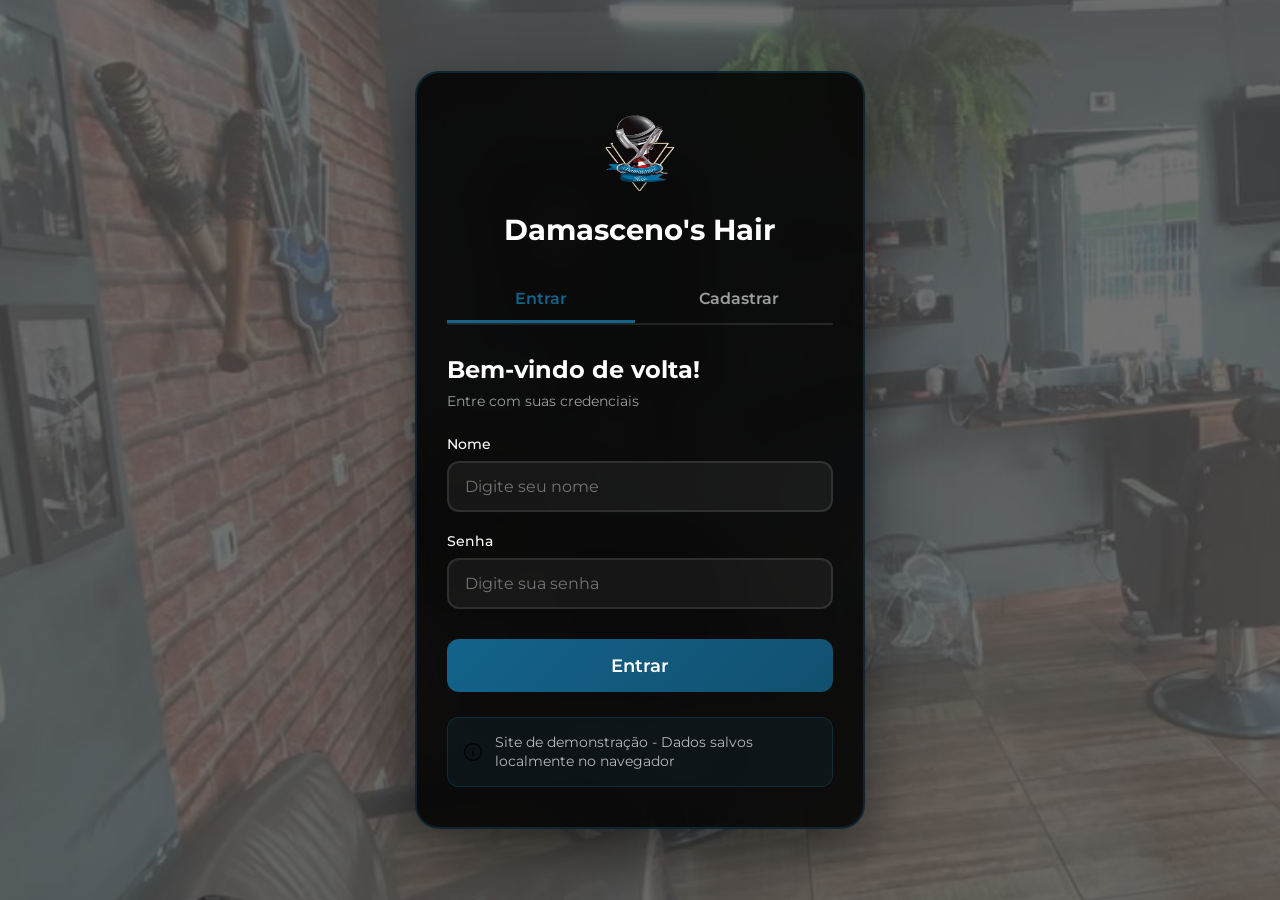
==== agendamento.html @ 3d1f2ca1 "Initial commit: Portfolio demo project" ====
<!DOCTYPE html>
<html lang="pt-br">
<head>
    <meta charset="UTF-8">
    <meta name="viewport" content="width=device-width, initial-scale=1.0">
    <title>Agendamento - Damasceno's Hair</title>
    <link rel="stylesheet" href="css/agendamento.css">
    <link rel="icon" type="image/png" href="img/Logo (2).png">
</head>
<body>
    <script>
        // Verificar login ao carregar a página
        window.addEventListener('DOMContentLoaded', function() {
            const isLoggedIn = localStorage.getItem('isLoggedIn');
            if (isLoggedIn !== 'true') {
                sessionStorage.setItem('redirecionarApos', 'agendamento.html');
                window.location.href = 'login.html';
            }
        });
    </script>
    
    <header>
        <nav class="header-nav">
            <img src="img/Logo (2).png" alt="Logo" class="logo">
            <h1>Agendar Horário</h1>
        </nav>
    </header>

    <main>
    <div class="container">
        <div class="card-wrapper">
            <div class="header">
                <div class="logo-container">
                    <img src="img/Logo (2).png" alt="Logo Damasceno's Hair">
                </div>
            </div>

            <form class="agendamento-form" id="agendamentoForm">
                <div id="errorMessage" class="error-message">
                    <span>⚠️</span>
                    <span id="errorText"></span>
                </div>

                <!-- Campo 1: Barbeiro -->
                <div class="campo-selecao">
                    <button type="button" class="campo-btn" id="btnBarbeiro" onclick="abrirPopupBarbeiro()">
                        <div class="campo-label">
                            <span class="campo-icone">👨‍🦲</span>
                            <div class="campo-texto">
                                <span class="campo-titulo">Barbeiro</span>
                                <span class="campo-valor" id="barbeiroSelecionado">Selecione o barbeiro</span>
                            </div>
                        </div>
                        <span class="campo-seta">›</span>
                    </button>
                    <input type="hidden" name="profissional" id="profissional-hidden" required>
                </div>

                <!-- Campo 2: Serviço -->
                <div class="campo-selecao">
                    <button type="button" class="campo-btn" id="btnServico" onclick="abrirPopupServico()">
                        <div class="campo-label">
                            <span class="campo-icone">💈</span>
                            <div class="campo-texto">
                                <span class="campo-titulo">Serviço</span>
                                <span class="campo-valor" id="servicoSelecionado">Escolha o serviço</span>
                            </div>
                        </div>
                        <span class="campo-seta">›</span>
                    </button>
                    <input type="hidden" name="servico" id="servico-hidden" required>
                    <input type="hidden" name="preco" id="preco-hidden" required>
                </div>

                <!-- Campo 3: Data -->
                <div class="campo-selecao">
                    <button type="button" class="campo-btn" id="btnData" onclick="abrirPopupData()">
                        <div class="campo-label">
                            <span class="campo-icone">📅</span>
                            <div class="campo-texto">
                                <span class="campo-titulo">Data</span>
                                <span class="campo-valor" id="dataSelecionada">Selecione a data</span>
                            </div>
                        </div>
                        <span class="campo-seta">›</span>
                    </button>
                    <input type="hidden" name="data_agendamento" id="data-hidden" required>
                </div>

                <!-- Campo 4: Horário -->
                <div class="campo-selecao">
                    <button type="button" class="campo-btn" id="btnHorario" onclick="abrirPopupHorario()">
                        <div class="campo-label">
                            <span class="campo-icone">🕐</span>
                            <div class="campo-texto">
                                <span class="campo-titulo">Horário</span>
                                <span class="campo-valor" id="horarioSelecionado">Escolha o horário</span>
                            </div>
                        </div>
                        <span class="campo-seta">›</span>
                    </button>
                    <input type="hidden" name="horario" id="horario-hidden" required>
                </div>

                <button type="submit" class="submit-btn" id="btnConfirmar">
                    <span class="btn-text">✅ Confirmar Agendamento</span>
                    <span class="btn-loader" style="display: none;">
                        <svg class="spinner" width="20" height="20" viewBox="0 0 50 50">
                            <circle class="path" cx="25" cy="25" r="20" fill="none" stroke="currentColor" stroke-width="5"></circle>
                        </svg>
                        Agendando...
                    </span>
                </button>
            </form>
        </div>
    </div>

    <!-- Popup: Barbeiro -->
    <div class="popup-overlay" id="popupBarbeiro">
        <div class="popup-content">
            <div class="popup-handle" onclick="fecharPopup('popupBarbeiro')">
                <div class="popup-handle-bar"></div>
            </div>
            <div class="popup-header">
                <h3>👨‍🦲 Escolha seu Barbeiro</h3>
                <button type="button" class="close-popup" onclick="fecharPopup('popupBarbeiro')">✕</button>
            </div>
            <div class="popup-body">
                <div class="barbeiros-grid">
                    <div class="barbeiro-card" onclick="selecionarBarbeiro('Sandrão')">
                        <div class="barbeiro-photo">
                            <img src="img/Foto pg 1 sandrão.png" alt="Sandrão">
                        </div>
                        <div class="barbeiro-name">Sandrão</div>
                        <div class="barbeiro-desc">Especialista em cortes clássicos e modernos</div>
                    </div>
                    <div class="barbeiro-card" onclick="selecionarBarbeiro('Tito')">
                        <div class="barbeiro-photo">
                            <img src="img/2 tito.png" alt="Tito">
                        </div>
                        <div class="barbeiro-name">Tito</div>
                        <div class="barbeiro-desc">Expert em barbas e degradês</div>
                    </div>
                </div>
            </div>
        </div>
    </div>

    <!-- Popup: Serviço -->
    <div class="popup-overlay" id="popupServico">
        <div class="popup-content">
            <div class="popup-handle" onclick="fecharPopup('popupServico')">
                <div class="popup-handle-bar"></div>
            </div>
            <div class="popup-header">
                <h3>💈 Escolha o Serviço</h3>
                <button type="button" class="close-popup" onclick="fecharPopup('popupServico')">✕</button>
            </div>
            <div class="popup-body">
                <div class="servicos-list">
                    <div class="servico-item" onclick="selecionarServico('Corte de Cabelo', 'R$ 40')">
                        <div class="servico-info">
                            <span class="servico-icone">✂️</span>
                            <div class="servico-detalhes">
                                <span class="servico-nome">Corte de Cabelo</span>
                            </div>
                        </div>
                        <span class="servico-preco">R$ 40</span>
                    </div>
                    <div class="servico-item" onclick="selecionarServico('Barba', 'R$ 30')">
                        <div class="servico-info">
                            <span class="servico-icone">🪒</span>
                            <div class="servico-detalhes">
                                <span class="servico-nome">Barba</span>
                            </div>
                        </div>
                        <span class="servico-preco">R$ 30</span>
                    </div>
                    <div class="servico-item" onclick="selecionarServico('Corte + Barba', 'R$ 60')">
                        <div class="servico-info">
                            <span class="servico-icone">💈</span>
                            <div class="servico-detalhes">
                                <span class="servico-nome">Corte + Barba</span>
                            </div>
                        </div>
                        <span class="servico-preco">R$ 60</span>
                    </div>
                    <div class="servico-item" onclick="selecionarServico('Hidratação', 'R$ 50')">
                        <div class="servico-info">
                            <span class="servico-icone">💧</span>
                            <div class="servico-detalhes">
                                <span class="servico-nome">Hidratação</span>
                            </div>
                        </div>
                        <span class="servico-preco">R$ 50</span>
                    </div>
                    <div class="servico-item" onclick="selecionarServico('Pigmentação', 'R$ 80')">
                        <div class="servico-info">
                            <span class="servico-icone">🎨</span>
                            <div class="servico-detalhes">
                                <span class="servico-nome">Pigmentação</span>
                            </div>
                        </div>
                        <span class="servico-preco">R$ 80</span>
                    </div>
                    <div class="servico-item" onclick="selecionarServico('Sobrancelha', 'R$ 25')">
                        <div class="servico-info">
                            <span class="servico-icone">👁️</span>
                            <div class="servico-detalhes">
                                <span class="servico-nome">Sobrancelha</span>
                            </div>
                        </div>
                        <span class="servico-preco">R$ 25</span>
                    </div>
                    <div class="servico-item" onclick="selecionarServico('Corte + Barba + Sobrancelha', 'R$ 80')">
                        <div class="servico-info">
                            <span class="servico-icone">💈</span>
                            <div class="servico-detalhes">
                                <span class="servico-nome">Corte + Barba + Sobrancelha</span>
                            </div>
                        </div>
                        <span class="servico-preco">R$ 80</span>
                    </div>
                </div>
            </div>
        </div>
    </div>

    <!-- Popup: Data -->
    <div class="popup-overlay" id="popupData">
        <div class="popup-content">
            <div class="popup-handle" onclick="fecharPopup('popupData')">
                <div class="popup-handle-bar"></div>
            </div>
            <div class="popup-header">
                <h3>📅 Selecione a Data</h3>
                <button type="button" class="close-popup" onclick="fecharPopup('popupData')">✕</button>
            </div>
            <div class="popup-body">
                <div class="calendario-header">
                    <h4 id="mesAno"></h4>
                    <div class="calendario-nav">
                        <button type="button" onclick="mesAnterior()">‹</button>
                        <button type="button" onclick="proximoMes()">›</button>
                    </div>
                </div>
                <div class="calendario-dias-semana">
                    <div class="dia-semana">Dom</div>
                    <div class="dia-semana">Seg</div>
                    <div class="dia-semana">Ter</div>
                    <div class="dia-semana">Qua</div>
                    <div class="dia-semana">Qui</div>
                    <div class="dia-semana">Sex</div>
                    <div class="dia-semana">Sáb</div>
                </div>
                <div class="calendario-dias" id="calendarioDias"></div>
            </div>
        </div>
    </div>

    <!-- Popup: Horário -->
    <div class="popup-overlay" id="popupHorario">
        <div class="popup-content">
            <div class="popup-handle" onclick="fecharPopup('popupHorario')">
                <div class="popup-handle-bar"></div>
            </div>
            <div class="popup-header">
                <h3>🕐 Escolha o Horário</h3>
                <button type="button" class="close-popup" onclick="fecharPopup('popupHorario')">✕</button>
            </div>
            <div class="popup-body">
                <div class="loading-horarios" id="loadingHorarios" style="display: none;">
                    <div class="loading-spinner"></div>
                    <p>Verificando horários disponíveis...</p>
                </div>
                
                <div class="horarios-grid" id="horariosGrid">
                    <div class="horario-item" onclick="selecionarHorario('08:00', this)">08:00</div>
                    <div class="horario-item" onclick="selecionarHorario('09:00', this)">09:00</div>
                    <div class="horario-item" onclick="selecionarHorario('10:00', this)">10:00</div>
                    <div class="horario-item" onclick="selecionarHorario('11:00', this)">11:00</div>
                    <div class="horario-item" onclick="selecionarHorario('13:00', this)">13:00</div>
                    <div class="horario-item" onclick="selecionarHorario('14:00', this)">14:00</div>
                    <div class="horario-item" onclick="selecionarHorario('15:00', this)">15:00</div>
                    <div class="horario-item" onclick="selecionarHorario('16:00', this)">16:00</div>
                    <div class="horario-item" onclick="selecionarHorario('17:00', this)">17:00</div>
                    <div class="horario-item" onclick="selecionarHorario('18:00', this)">18:00</div>
                    <div class="horario-item" onclick="selecionarHorario('19:00', this)">19:00</div>
                    <div class="horario-item" onclick="selecionarHorario('20:00', this)">20:00</div>
                </div>
            </div>
        </div>
    </div>

    <!-- Modal de Sucesso -->
    <div class="modal-overlay" id="modalSucesso" style="display: none;">
        <div class="modal-content">
            <div class="modal-icon">✅</div>
            <h2>Agendamento Confirmado!</h2>
            <p id="mensagemSucesso"></p>
            <button onclick="irParaAtendimentos()" class="btn-modal">Ver Meus Agendamentos</button>
            <button onclick="fecharModal()" class="btn-modal-secondary">Fazer Novo Agendamento</button>
        </div>
    </div>
    </main>

    <!-- Barra de Navegação Inferior -->
    <nav class="bottom-nav">
        <a href="index.html" class="nav-item">
            <svg width="24" height="24" viewBox="0 0 24 24" fill="none">
                <path d="M9.02 2.84016L3.63 7.04016C2.73 7.74016 2 9.23016 2 10.3602V17.7702C2 20.0902 3.89 21.9902 6.21 21.9902H17.79C20.11 21.9902 22 20.0902 22 17.7802V10.5002C22 9.29016 21.19 7.74016 20.2 7.05016L14.02 2.72016C12.62 1.74016 10.37 1.79016 9.02 2.84016Z" stroke="currentColor" stroke-width="1.5" stroke-linecap="round" stroke-linejoin="round"/>
            </svg>
            <span>Início</span>
        </a>
        <a href="agendamento.html" class="nav-item active">
            <svg width="24" height="24" viewBox="0 0 24 24" fill="none">
                <path d="M12 22C17.5228 22 22 17.5228 22 12C22 6.47715 17.5228 2 12 2C6.47715 2 2 6.47715 2 12C2 17.5228 6.47715 22 12 22Z" stroke="currentColor" stroke-width="1.5"/>
                <path d="M8 12H16M12 8V16" stroke="currentColor" stroke-width="1.5" stroke-linecap="round"/>
            </svg>
            <span>Agendar</span>
        </a>
        <a href="atendimentos.html" class="nav-item">
            <svg width="24" height="24" viewBox="0 0 24 24" fill="none">
                <path d="M8 2V5M16 2V5M3.5 9.09H20.5M21 8.5V17C21 20 19.5 22 16 22H8C4.5 22 3 20 3 17V8.5C3 5.5 4.5 3.5 8 3.5H16C19.5 3.5 21 5.5 21 8.5Z" stroke="currentColor" stroke-width="1.5" stroke-miterlimit="10" stroke-linecap="round" stroke-linejoin="round"/>
            </svg>
            <span>Atendimentos</span>
        </a>
        <a href="perfil.html" class="nav-item">
            <svg width="24" height="24" viewBox="0 0 24 24" fill="none">
                <path d="M12 12C14.7614 12 17 9.76142 17 7C17 4.23858 14.7614 2 12 2C9.23858 2 7 4.23858 7 7C7 9.76142 9.23858 12 12 12Z" stroke="currentColor" stroke-width="1.5" stroke-linecap="round" stroke-linejoin="round"/>
                <path d="M20.5899 22C20.5899 18.13 16.7399 15 11.9999 15C7.25991 15 3.40991 18.13 3.40991 22" stroke="currentColor" stroke-width="1.5" stroke-linecap="round" stroke-linejoin="round"/>
            </svg>
            <span>Perfil</span>
        </a>
    </nav>

    <script src="js/agendamento.js"></script>
</body>
</html>
---- css/agendamento.css ----
@import url('https://fonts.googleapis.com/css2?family=Poppins:wght@300;400;500;600;700&display=swap');

* {
    margin: 0;
    padding: 0;
    box-sizing: border-box;
}

body {
    font-family: 'Poppins', sans-serif;
    background-image: url("../img/Back (1).png");
    background-repeat: no-repeat;
    background-size: cover;
    background-position: center;
    background-attachment: fixed;
    background-color: #0a0e27;
    min-height: 100vh;
    padding-bottom: 80px;
}

.header-nav {
    display: flex;
    align-items: center;
    justify-content: center;
    gap: 1rem;
    padding: 1.5rem;
    background: linear-gradient(180deg, rgba(20, 99, 139, 0.95) 0%, rgba(17, 80, 111, 0.9) 100%);
    box-shadow: 0 2px 10px rgba(0, 0, 0, 0.3);
}

.header-nav .logo {
    width: 50px;
    height: 50px;
}

.header-nav h1 {
    font-size: 1.5rem;
    color: white;
    font-weight: 700;
}

.container {
    max-width: 600px;
    margin: 2rem auto 0;
    padding: 0 15px;
}

.card-wrapper {
    background: transparent;
    backdrop-filter: none;
    border-radius: 24px;
    overflow: visible;
    box-shadow: none;
    border: none;
}

.header {
    background: transparent;
    padding: 2rem 2rem 1rem 2rem;
    text-align: center;
}

.logo-container {
    display: flex;
    justify-content: center;
    align-items: center;
    margin-bottom: 1rem;
}

.logo-container img {
    max-width: 200px;
    height: auto;
    filter: drop-shadow(0 4px 12px rgba(0, 0, 0, 0.5));
}

.btn-voltar {
    position: absolute;
    top: 20px;
    left: 20px;
    background: rgba(0, 0, 0, 0.6);
    backdrop-filter: blur(10px);
    border: 2px solid rgba(20, 99, 139, 0.5);
    color: white;
    padding: 8px 16px;
    border-radius: 10px;
    font-size: 0.9rem;
    font-weight: 600;
    cursor: pointer;
    transition: all 0.3s ease;
    display: flex;
    align-items: center;
    gap: 6px;
    font-family: 'Poppins', sans-serif;
    text-decoration: none;
    z-index: 1000;
}

.btn-voltar:hover {
    border-color: #14638b;
    background: rgba(20, 99, 139, 0.3);
    transform: translateY(-2px);
}

.agendamento-form {
    padding: 1.5rem 2rem 2rem 2rem;
}

/* Campos do formulário */
.campo-selecao {
    margin-bottom: 20px;
}

.campo-btn {
    width: 100%;
    padding: 24px 20px;
    background: rgba(0, 0, 0, 0.6);
    backdrop-filter: blur(10px);
    border: 2px solid rgba(20, 99, 139, 0.5);
    border-radius: 16px;
    color: rgba(255, 255, 255, 0.7);
    font-size: 1.05em;
    font-weight: 600;
    cursor: pointer;
    transition: all 0.3s ease;
    display: flex;
    align-items: center;
    justify-content: space-between;
    text-align: left;
    font-family: 'Poppins', sans-serif;
}

.campo-btn:hover {
    border-color: #14638b;
    background: rgba(20, 99, 139, 0.15);
    transform: translateY(-2px);
}

.campo-btn.preenchido {
    border-color: #14638b;
    background: rgba(20, 99, 139, 0.2);
    color: #ffffff;
}

.campo-label {
    display: flex;
    align-items: center;
    gap: 12px;
}

.campo-icone {
    font-size: 1.4em;
}

.campo-texto {
    display: flex;
    flex-direction: column;
    gap: 4px;
}

.campo-titulo {
    font-size: 0.85em;
    color: rgba(255, 255, 255, 0.6);
    font-weight: 500;
}

.campo-valor {
    font-size: 1.05em;
    color: #ffffff;
    font-weight: 600;
}

.campo-seta {
    font-size: 1.3em;
    color: rgba(255, 255, 255, 0.5);
}

/* Popup Overlay */
.popup-overlay {
    display: none;
    position: fixed;
    top: 0;
    left: 0;
    width: 100%;
    height: 100%;
    background: rgba(0, 0, 0, 0.85);
    backdrop-filter: blur(10px);
    z-index: 2000;
    align-items: flex-end;
}

.popup-overlay.show {
    display: flex;
    animation: fadeIn 0.3s ease;
}

@keyframes fadeIn {
    from { opacity: 0; }
    to { opacity: 1; }
}

/* Popup Content */
.popup-content {
    width: 100%;
    max-height: 85vh;
    background: linear-gradient(135deg, rgba(26, 26, 46, 0.98) 0%, rgba(13, 73, 99, 0.98) 100%);
    border-radius: 24px 24px 0 0;
    overflow-y: auto;
    box-shadow: 0 -10px 40px rgba(0, 0, 0, 0.7);
    border: 2px solid rgba(20, 99, 139, 0.5);
    border-bottom: none;
    transform: translateY(100%);
    transition: transform 0.4s cubic-bezier(0.4, 0, 0.2, 1);
}

.popup-overlay.show .popup-content {
    transform: translateY(0);
}

.popup-handle {
    height: 50px;
    display: flex;
    align-items: center;
    justify-content: center;
    cursor: pointer;
}

.popup-handle-bar {
    width: 50px;
    height: 5px;
    background: rgba(255, 255, 255, 0.3);
    border-radius: 10px;
}

.popup-header {
    display: flex;
    justify-content: space-between;
    align-items: center;
    padding: 0 2rem 1.5rem 2rem;
    border-bottom: 2px solid rgba(20, 99, 139, 0.3);
}

.popup-header h3 {
    color: #ffffff;
    font-size: 1.6em;
    font-weight: 700;
}

.close-popup {
    background: rgba(255, 255, 255, 0.1);
    border: 2px solid rgba(255, 255, 255, 0.2);
    color: white;
    width: 36px;
    height: 36px;
    border-radius: 50%;
    cursor: pointer;
    font-size: 1.3em;
    display: flex;
    align-items: center;
    justify-content: center;
    transition: all 0.3s ease;
}

.close-popup:hover {
    background: rgba(220, 53, 69, 0.8);
    border-color: #dc3545;
    transform: rotate(90deg);
}

.popup-body {
    padding: 2rem;
}

/* Barbeiros Grid */
.barbeiros-grid {
    display: grid;
    grid-template-columns: repeat(2, 1fr);
    gap: 16px;
}

.barbeiro-card {
    background: rgba(255, 255, 255, 0.05);
    border: 3px solid rgba(20, 99, 139, 0.3);
    border-radius: 16px;
    padding: 20px;
    cursor: pointer;
    transition: all 0.3s ease;
    text-align: center;
}

.barbeiro-card:hover {
    transform: translateY(-4px);
    box-shadow: 0 8px 20px rgba(20, 99, 139, 0.4);
    border-color: #14638b;
}

.barbeiro-card.selected {
    border-color: #14638b;
    background: linear-gradient(135deg, rgba(20, 99, 139, 0.3) 0%, rgba(13, 73, 99, 0.3) 100%);
    box-shadow: 0 8px 20px rgba(20, 99, 139, 0.5);
}

.barbeiro-photo {
    width: 100px;
    height: 100px;
    border-radius: 50%;
    margin: 0 auto 12px;
    overflow: hidden;
    border: 4px solid #14638b;
}

.barbeiro-photo img {
    width: 100%;
    height: 100%;
    object-fit: cover;
}

.barbeiro-name {
    font-size: 1.2em;
    font-weight: 700;
    color: #ffffff;
    margin-bottom: 6px;
}

.barbeiro-desc {
    color: rgba(255, 255, 255, 0.7);
    font-size: 0.85em;
    line-height: 1.4;
}

/* Serviços */
.servicos-list {
    display: flex;
    flex-direction: column;
    gap: 12px;
}

.servico-item {
    background: rgba(255, 255, 255, 0.05);
    border: 2px solid rgba(20, 99, 139, 0.3);
    border-radius: 14px;
    padding: 18px 20px;
    cursor: pointer;
    transition: all 0.3s ease;
    display: flex;
    justify-content: space-between;
    align-items: center;
}

.servico-item:hover {
    border-color: #14638b;
    background: rgba(20, 99, 139, 0.15);
    transform: translateX(6px);
}

.servico-item.selected {
    border-color: #14638b;
    background: linear-gradient(135deg, rgba(20, 99, 139, 0.3) 0%, rgba(13, 73, 99, 0.3) 100%);
    box-shadow: 0 4px 12px rgba(20, 99, 139, 0.4);
}

.servico-info {
    display: flex;
    align-items: center;
    gap: 14px;
}

.servico-icone {
    font-size: 1.6em;
}

.servico-detalhes {
    display: flex;
    flex-direction: column;
}

.servico-nome {
    font-size: 1.05em;
    font-weight: 600;
    color: #ffffff;
}

.servico-preco {
    font-size: 1.1em;
    font-weight: 700;
    color: #14638b;
}

/* Calendário */
.calendario-header {
    display: flex;
    justify-content: space-between;
    align-items: center;
    margin-bottom: 20px;
    padding-bottom: 15px;
    border-bottom: 2px solid rgba(20, 99, 139, 0.3);
}

.calendario-header h4 {
    color: #ffffff;
    font-size: 1.3em;
    font-weight: 600;
}

.calendario-nav {
    display: flex;
    gap: 10px;
}

.calendario-nav button {
    background: rgba(20, 99, 139, 0.3);
    border: 1px solid rgba(20, 99, 139, 0.5);
    color: white;
    width: 38px;
    height: 38px;
    border-radius: 10px;
    cursor: pointer;
    font-size: 1.3em;
    transition: all 0.3s ease;
    font-family: 'Poppins', sans-serif;
}

.calendario-nav button:hover {
    background: #14638b;
    transform: scale(1.1);
}

.calendario-dias-semana {
    display: grid;
    grid-template-columns: repeat(7, 1fr);
    gap: 8px;
    margin-bottom: 12px;
}

.dia-semana {
    text-align: center;
    color: rgba(255, 255, 255, 0.6);
    font-size: 0.9em;
    font-weight: 600;
    padding: 10px 0;
}

.calendario-dias {
    display: grid;
    grid-template-columns: repeat(7, 1fr);
    gap: 8px;
    margin-bottom: 20px;
}

.dia {
    padding: 14px 8px;
    text-align: center;
    border-radius: 12px;
    cursor: pointer;
    color: rgba(255, 255, 255, 0.9);
    font-weight: 600;
    transition: all 0.3s ease;
    border: 2px solid transparent;
}

.dia:hover {
    background: rgba(20, 99, 139, 0.3);
    border-color: #14638b;
}

.dia.disabled {
    color: rgba(255, 255, 255, 0.2);
    cursor: not-allowed;
}

.dia.disabled:hover {
    background: transparent;
    border-color: transparent;
}

.dia.selected {
    background: linear-gradient(135deg, #14638b 0%, #0d4963 100%);
    border-color: #14638b;
    box-shadow: 0 4px 12px rgba(20, 99, 139, 0.5);
}

.dia.today {
    border-color: #ffc107;
}

/* Horários */
.horarios-grid {
    display: grid;
    grid-template-columns: repeat(4, 1fr);
    gap: 12px;
}

.horario-item {
    padding: 16px 12px;
    text-align: center;
    background: rgba(255, 255, 255, 0.05);
    border: 2px solid rgba(20, 99, 139, 0.3);
    border-radius: 12px;
    cursor: pointer;
    transition: all 0.3s ease;
    font-weight: 600;
    color: rgba(255, 255, 255, 0.9);
    font-size: 1em;
}

.horario-item:hover {
    background: rgba(20, 99, 139, 0.2);
    border-color: #14638b;
    transform: translateY(-3px);
}

.horario-item.selected {
    background: linear-gradient(135deg, #14638b 0%, #0d4963 100%);
    border-color: #14638b;
    color: white;
    box-shadow: 0 6px 16px rgba(20, 99, 139, 0.5);
}

.horario-item.ocupado {
    background: rgba(200, 0, 0, 0.15);
    border-color: rgba(255, 0, 0, 0.3);
    color: rgba(255, 255, 255, 0.5);
    cursor: not-allowed;
    opacity: 0.6;
    text-decoration: line-through;
    text-decoration-thickness: 2px;
    position: relative;
}

.horario-item.ocupado::after {
    content: '\2716';
    position: absolute;
    right: 8px;
    top: 50%;
    transform: translateY(-50%);
    color: rgba(255, 0, 0, 0.6);
    font-size: 14px;
}

.horario-item.ocupado:hover {
    background: rgba(200, 0, 0, 0.15);
    border-color: rgba(255, 0, 0, 0.3);
    transform: none;
}

/* Botão Submit */
.submit-btn {
    width: 100%;
    padding: 20px;
    background: linear-gradient(135deg, #14638b 0%, #0d4963 100%);
    border: none;
    border-radius: 16px;
    color: white;
    font-size: 1.15em;
    font-weight: 700;
    cursor: pointer;
    transition: all 0.3s ease;
    margin-top: 2rem;
    text-transform: uppercase;
    letter-spacing: 1px;
    box-shadow: 0 8px 20px rgba(0, 0, 0, 0.6);
    font-family: 'Poppins', sans-serif;
}

.submit-btn:hover {
    transform: translateY(-3px);
    box-shadow: 0 12px 30px rgba(20, 99, 139, 0.5);
}

.submit-btn:disabled {
    opacity: 0.5;
    cursor: not-allowed;
    transform: none;
}

/* Animação de shake para horários ocupados */
@keyframes shake {
    0%, 100% { transform: translateX(0); }
    10%, 30%, 50%, 70%, 90% { transform: translateX(-5px); }
    20%, 40%, 60%, 80% { transform: translateX(5px); }
}

/* Loading no botão */
.btn-loader {
    display: flex;
    align-items: center;
    justify-content: center;
    gap: 8px;
}

.spinner {
    animation: rotate 1s linear infinite;
}

.spinner .path {
    stroke-linecap: round;
    animation: dash 1.5s ease-in-out infinite;
}

@keyframes rotate {
    100% {
        transform: rotate(360deg);
    }
}

@keyframes dash {
    0% {
        stroke-dasharray: 1, 150;
        stroke-dashoffset: 0;
    }
    50% {
        stroke-dasharray: 90, 150;
        stroke-dashoffset: -35;
    }
    100% {
        stroke-dasharray: 90, 150;
        stroke-dashoffset: -124;
    }
}

.error-message {
    background: rgba(220, 53, 69, 0.15);
    border: 2px solid #dc3545;
    color: #ff6b6b;
    padding: 16px 18px;
    border-radius: 12px;
    margin-bottom: 20px;
    display: none;
    font-weight: 600;
    align-items: center;
    gap: 10px;
}

.error-message.show {
    display: flex;
}

/* Loading de horários */
.loading-horarios {
    display: flex;
    flex-direction: column;
    align-items: center;
    justify-content: center;
    padding: 40px 20px;
    gap: 16px;
}

.loading-horarios p {
    color: rgba(255, 255, 255, 0.8);
    font-size: 0.95em;
    font-weight: 500;
}

.loading-spinner {
    width: 50px;
    height: 50px;
    border: 4px solid rgba(20, 99, 139, 0.2);
    border-top: 4px solid #14638b;
    border-radius: 50%;
    animation: spin 1s linear infinite;
}

@keyframes spin {
    0% { transform: rotate(0deg); }
    100% { transform: rotate(360deg); }
}

.horarios-grid {
    transition: opacity 0.3s ease;
}

/* Modal de Sucesso */
.modal-overlay {
    position: fixed;
    top: 0;
    left: 0;
    width: 100%;
    height: 100%;
    background: rgba(0, 0, 0, 0.9);
    backdrop-filter: blur(10px);
    display: flex;
    align-items: center;
    justify-content: center;
    z-index: 2000;
}

.modal-content {
    background: linear-gradient(135deg, rgba(26, 26, 46, 0.98) 0%, rgba(13, 73, 99, 0.98) 100%);
    border: 2px solid rgba(20, 99, 139, 0.5);
    border-radius: 24px;
    padding: 3rem 2rem;
    text-align: center;
    max-width: 500px;
    width: 90%;
    box-shadow: 0 10px 40px rgba(0, 0, 0, 0.7);
}

.modal-icon {
    font-size: 4em;
    margin-bottom: 1rem;
    animation: scaleIn 0.5s ease;
}

@keyframes scaleIn {
    from {
        transform: scale(0);
    }
    to {
        transform: scale(1);
    }
}

.modal-content h2 {
    color: #ffffff;
    font-size: 1.8em;
    margin-bottom: 1rem;
}

.modal-content p {
    color: rgba(255, 255, 255, 0.8);
    font-size: 1.1em;
    margin-bottom: 2rem;
    line-height: 1.6;
}

.btn-modal {
    width: 100%;
    padding: 16px;
    background: linear-gradient(135deg, #14638b 0%, #0d4963 100%);
    border: none;
    border-radius: 12px;
    color: white;
    font-size: 1.05em;
    font-weight: 600;
    cursor: pointer;
    transition: all 0.3s ease;
    margin-bottom: 12px;
    font-family: 'Poppins', sans-serif;
}

.btn-modal:hover {
    transform: translateY(-2px);
    box-shadow: 0 8px 20px rgba(20, 99, 139, 0.5);
}

.btn-modal-secondary {
    width: 100%;
    padding: 16px;
    background: rgba(255, 255, 255, 0.1);
    border: 2px solid rgba(255, 255, 255, 0.3);
    border-radius: 12px;
    color: white;
    font-size: 1.05em;
    font-weight: 600;
    cursor: pointer;
    transition: all 0.3s ease;
    font-family: 'Poppins', sans-serif;
}

.btn-modal-secondary:hover {
    background: rgba(255, 255, 255, 0.2);
    transform: translateY(-2px);
}

@media (max-width: 768px) {
    body {
        background-attachment: fixed;
        background-size: cover;
        background-position: center;
        overflow-x: hidden;
        overflow-y: auto;
        -webkit-overflow-scrolling: touch;
        position: relative;
    }
    
    body::before {
        content: '';
        position: fixed;
        top: 0;
        left: 0;
        width: 100%;
        height: 100%;
        background-image: url("../img/Back (1).png");
        background-size: cover;
        background-position: center;
        background-repeat: no-repeat;
        z-index: -999;
    }
    
    .btn-voltar {
        top: 10px;
        left: 10px;
        padding: 6px 12px;
        font-size: 0.8rem;
        border-radius: 8px;
        gap: 4px;
    }

    .container {
        max-width: 100%;
    }

    .barbeiros-grid {
        grid-template-columns: 1fr;
    }

    .horarios-grid {
        grid-template-columns: repeat(3, 1fr);
    }
}

/* Barra de Navegação Inferior */
.bottom-nav {
    position: fixed;
    bottom: 0;
    left: 0;
    right: 0;
    background: linear-gradient(180deg, rgba(20, 99, 139, 0.95) 0%, rgba(17, 80, 111, 0.95) 100%);
    backdrop-filter: blur(10px);
    padding: 0.75rem 0;
    display: flex;
    justify-content: space-around;
    align-items: center;
    box-shadow: 0 -2px 10px rgba(0, 0, 0, 0.3);
    z-index: 1000;
}

.nav-item {
    display: flex;
    flex-direction: column;
    align-items: center;
    gap: 0.25rem;
    text-decoration: none;
    color: rgba(255, 255, 255, 0.6);
    font-size: 0.75rem;
    font-weight: 500;
    transition: all 0.3s ease;
    padding: 0.5rem;
    border-radius: 0.5rem;
    min-width: 70px;
}

.nav-item svg {
    stroke: currentColor;
    width: 24px;
    height: 24px;
}

.nav-item.active {
    color: #ffffff;
    background: rgba(255, 255, 255, 0.1);
}

.nav-item:hover {
    color: #ffffff;
    background: rgba(255, 255, 255, 0.1);
}
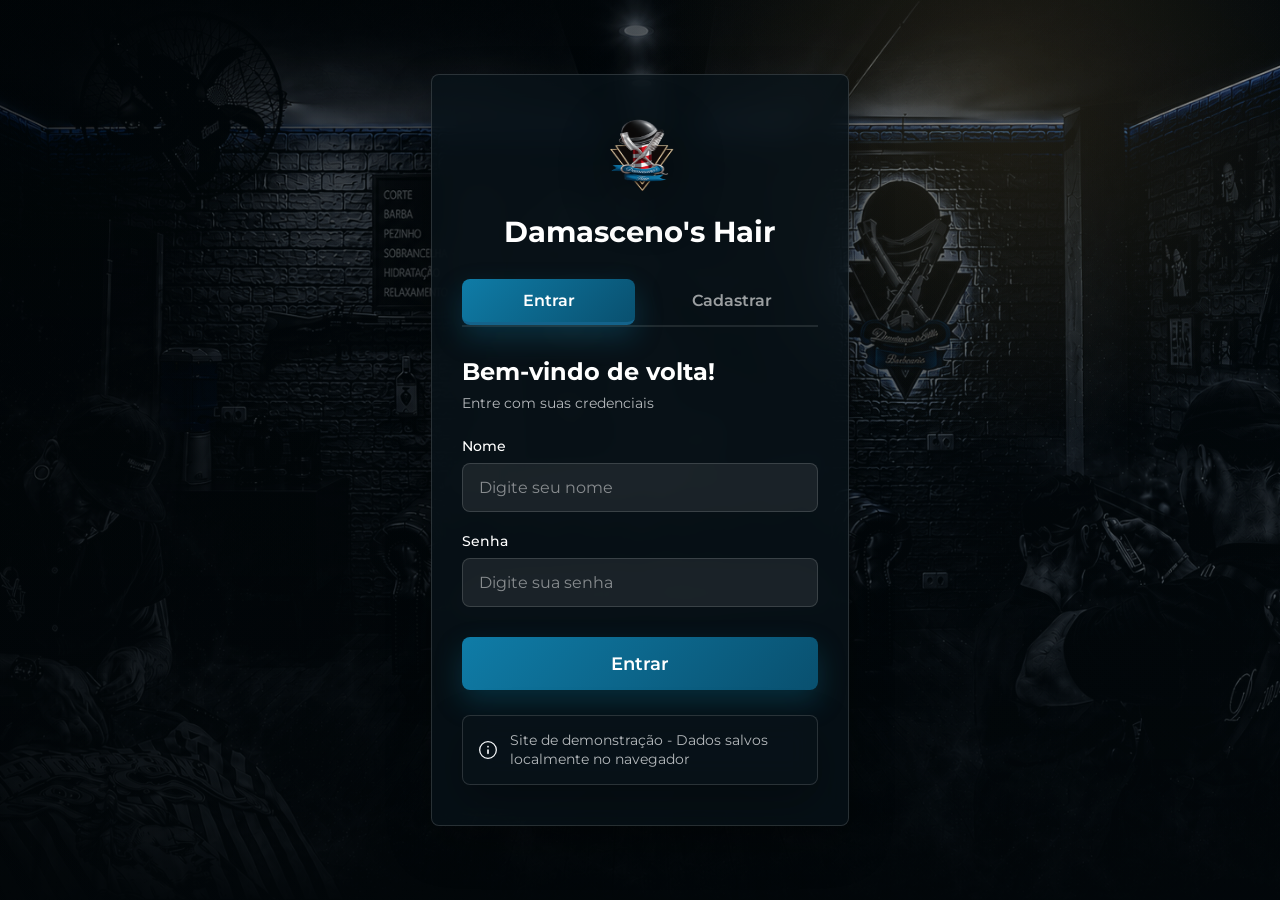
==== commit 53a31562: "feat: atualiza projeto para publicacao" ====
--- a/agendamento.html
+++ b/agendamento.html
@@ -5,9 +5,10 @@
     <meta name="viewport" content="width=device-width, initial-scale=1.0">
     <title>Agendamento - Damasceno's Hair</title>
     <link rel="stylesheet" href="css/agendamento.css">
+    <link rel="stylesheet" href="css/modern.css">
     <link rel="icon" type="image/png" href="img/Logo (2).png">
 </head>
-<body>
+<body class="agendamento-page">
     <script>
         // Verificar login ao carregar a página
         window.addEventListener('DOMContentLoaded', function() {
@@ -127,14 +128,14 @@
             </div>
             <div class="popup-body">
                 <div class="barbeiros-grid">
-                    <div class="barbeiro-card" onclick="selecionarBarbeiro('Sandrão')">
+                    <div class="barbeiro-card" onclick="selecionarBarbeiro('Sandrão', this)">
                         <div class="barbeiro-photo">
-                            <img src="img/Foto pg 1 sandrão.png" alt="Sandrão">
+                            <img src="img/Damacenahair.png" alt="Sandrão">
                         </div>
                         <div class="barbeiro-name">Sandrão</div>
                         <div class="barbeiro-desc">Especialista em cortes clássicos e modernos</div>
                     </div>
-                    <div class="barbeiro-card" onclick="selecionarBarbeiro('Tito')">
+                    <div class="barbeiro-card" onclick="selecionarBarbeiro('Tito', this)">
                         <div class="barbeiro-photo">
                             <img src="img/2 tito.png" alt="Tito">
                         </div>
@@ -158,7 +159,7 @@
             </div>
             <div class="popup-body">
                 <div class="servicos-list">
-                    <div class="servico-item" onclick="selecionarServico('Corte de Cabelo', 'R$ 40')">
+                    <div class="servico-item" onclick="selecionarServico('Corte de Cabelo', 'R$ 40', this)">
                         <div class="servico-info">
                             <span class="servico-icone">✂️</span>
                             <div class="servico-detalhes">
@@ -167,7 +168,7 @@
                         </div>
                         <span class="servico-preco">R$ 40</span>
                     </div>
-                    <div class="servico-item" onclick="selecionarServico('Barba', 'R$ 30')">
+                    <div class="servico-item" onclick="selecionarServico('Barba', 'R$ 30', this)">
                         <div class="servico-info">
                             <span class="servico-icone">🪒</span>
                             <div class="servico-detalhes">
@@ -176,7 +177,7 @@
                         </div>
                         <span class="servico-preco">R$ 30</span>
                     </div>
-                    <div class="servico-item" onclick="selecionarServico('Corte + Barba', 'R$ 60')">
+                    <div class="servico-item" onclick="selecionarServico('Corte + Barba', 'R$ 60', this)">
                         <div class="servico-info">
                             <span class="servico-icone">💈</span>
                             <div class="servico-detalhes">
@@ -185,7 +186,7 @@
                         </div>
                         <span class="servico-preco">R$ 60</span>
                     </div>
-                    <div class="servico-item" onclick="selecionarServico('Hidratação', 'R$ 50')">
+                    <div class="servico-item" onclick="selecionarServico('Hidratação', 'R$ 50', this)">
                         <div class="servico-info">
                             <span class="servico-icone">💧</span>
                             <div class="servico-detalhes">
@@ -194,7 +195,7 @@
                         </div>
                         <span class="servico-preco">R$ 50</span>
                     </div>
-                    <div class="servico-item" onclick="selecionarServico('Pigmentação', 'R$ 80')">
+                    <div class="servico-item" onclick="selecionarServico('Pigmentação', 'R$ 80', this)">
                         <div class="servico-info">
                             <span class="servico-icone">🎨</span>
                             <div class="servico-detalhes">
@@ -203,7 +204,7 @@
                         </div>
                         <span class="servico-preco">R$ 80</span>
                     </div>
-                    <div class="servico-item" onclick="selecionarServico('Sobrancelha', 'R$ 25')">
+                    <div class="servico-item" onclick="selecionarServico('Sobrancelha', 'R$ 25', this)">
                         <div class="servico-info">
                             <span class="servico-icone">👁️</span>
                             <div class="servico-detalhes">
@@ -212,7 +213,7 @@
                         </div>
                         <span class="servico-preco">R$ 25</span>
                     </div>
-                    <div class="servico-item" onclick="selecionarServico('Corte + Barba + Sobrancelha', 'R$ 80')">
+                    <div class="servico-item" onclick="selecionarServico('Corte + Barba + Sobrancelha', 'R$ 80', this)">
                         <div class="servico-info">
                             <span class="servico-icone">💈</span>
                             <div class="servico-detalhes">
--- a/css/agendamento.css
+++ b/css/agendamento.css
@@ -8,14 +8,18 @@
 
 body {
     font-family: 'Poppins', sans-serif;
-    background-image: url("../img/Back (1).png");
+    background-image: url("../img/Fundopc.png");
     background-repeat: no-repeat;
-    background-size: cover;
+    background-size: 100% 100%;
     background-position: center;
     background-attachment: fixed;
     background-color: #0a0e27;
     min-height: 100vh;
+    max-height: 100vh;
     padding-bottom: 80px;
+    position: relative;
+    overflow-y: auto;
+    overflow-x: hidden;
 }
 
 .header-nav {
@@ -763,27 +767,8 @@
 
 @media (max-width: 768px) {
     body {
-        background-attachment: fixed;
-        background-size: cover;
-        background-position: center;
-        overflow-x: hidden;
-        overflow-y: auto;
-        -webkit-overflow-scrolling: touch;
-        position: relative;
-    }
-    
-    body::before {
-        content: '';
-        position: fixed;
-        top: 0;
-        left: 0;
-        width: 100%;
-        height: 100%;
-        background-image: url("../img/Back (1).png");
-        background-size: cover;
-        background-position: center;
-        background-repeat: no-repeat;
-        z-index: -999;
+        background-image: url("../img/Fundomobile.png");
+        background-size: 100% 100%;
     }
     
     .btn-voltar {
--- a/css/modern.css
+++ b/css/modern.css
@@ -0,0 +1,204 @@
+:root {
+    --ui-bg: #061016;
+    --ui-panel: rgba(8, 18, 25, 0.78);
+    --ui-panel-strong: rgba(9, 24, 34, 0.92);
+    --ui-line: rgba(255, 255, 255, 0.14);
+    --ui-text: #f8fafc;
+    --ui-muted: rgba(248, 250, 252, 0.72);
+    --ui-brand: #0f7ca7;
+    --ui-brand-dark: #09506f;
+    --ui-gold: #c8a15b;
+    --ui-danger: #ef4444;
+    --ui-success: #22c55e;
+}
+
+html { scroll-behavior: smooth; }
+body { color: var(--ui-text); background-color: var(--ui-bg); }
+body::before {
+    content: "";
+    position: fixed;
+    inset: 0;
+    pointer-events: none;
+    background: radial-gradient(circle at 78% 10%, rgba(200, 161, 91, 0.16), transparent 28%), linear-gradient(180deg, rgba(2, 7, 10, 0.04), rgba(2, 7, 10, 0.5));
+    z-index: 0;
+}
+body > header, body > main, body > nav, body > .modal-overlay, body > .popup-overlay { position: relative; z-index: 1; }
+.header-nav {
+    border-bottom: 1px solid var(--ui-line) !important;
+    background: rgba(5, 12, 18, 0.9) !important;
+    backdrop-filter: blur(18px);
+    box-shadow: 0 14px 34px rgba(0, 0, 0, 0.28) !important;
+}
+.header-nav .logo { object-fit: contain; filter: drop-shadow(0 6px 14px rgba(0,0,0,.32)); }
+.header-nav h1, .titulo-section h1, .perfil-section h3, .popup-header h3, .modal-content h2 { letter-spacing: 0; }
+main { padding-bottom: 112px; }
+.container, .loja-section, .perfil-section, .atendimentos-section { width: min(1120px, calc(100% - 32px)); margin-left: auto !important; margin-right: auto !important; }
+.titulo-section {
+    margin: 28px auto 24px !important;
+    padding: 22px 0 6px !important;
+    text-align: left !important;
+}
+.titulo-section h1 { font-size: clamp(2rem, 5vw, 3.3rem) !important; line-height: 1.02; color: var(--ui-text) !important; }
+.titulo-section p { color: var(--ui-muted) !important; font-size: 1rem !important; max-width: 640px; }
+.card-wrapper, .perfil-card, .estatisticas, .acoes-rapidas, .produto-card, .atendimento-card, .login-card, .info-loja, .info-demo, .sem-atendimentos, .modal-content, .popup-content {
+    border-radius: 8px !important;
+    border: 1px solid var(--ui-line) !important;
+    background: var(--ui-panel) !important;
+    backdrop-filter: blur(14px);
+    box-shadow: 0 18px 44px rgba(0,0,0,.28) !important;
+}
+.campo-btn, .servico-item, .barbeiro-card, .stat-card, .acao-btn, .btn-filtro, .btn-novo, .btn-adicionar, .btn-submit, .submit-btn, .btn-modal, .btn-modal-secondary, .btn-editar, .btn-sair, .tab, input, .btn-voltar, .btn-carrinho, .produto-imagem, .horario-item, .dia { border-radius: 8px !important; }
+.submit-btn, .btn-submit, .btn-novo, .btn-adicionar, .btn-modal, .btn-editar, .tab.active {
+    background: linear-gradient(135deg, var(--ui-brand), var(--ui-brand-dark)) !important;
+    box-shadow: 0 12px 28px rgba(15,124,167,.28) !important;
+}
+.submit-btn:hover, .btn-submit:hover, .btn-novo:hover, .btn-adicionar:hover, .btn-modal:hover, .btn-editar:hover, .acao-btn:hover, .produto-card:hover, .atendimento-card:hover { transform: translateY(-3px); }
+.produto-preco, .servico-preco, .badge-plano, .stat-numero, .produto-badge { color: var(--ui-gold) !important; }
+.produto-imagem, .stat-icon, .avatar {
+    color: var(--ui-gold) !important;
+    background: linear-gradient(135deg, rgba(200,161,91,.16), rgba(15,124,167,.14)) !important;
+    border: 1px solid var(--ui-line);
+}
+.produtos-grid, .stats-grid, .acoes-grid { gap: 18px !important; }
+.produto-card, .atendimento-card { transition: transform .2s ease, border-color .2s ease, background .2s ease; }
+.produto-card:hover, .atendimento-card:hover { border-color: rgba(200,161,91,.45) !important; }
+.login-card { max-width: 480px !important; }
+.form-group input { background: rgba(255,255,255,.08) !important; border: 1px solid var(--ui-line) !important; color: #fff !important; }
+.form-group input::placeholder { color: rgba(255,255,255,.48) !important; }
+.bottom-nav {
+    left: 16px !important;
+    right: 16px !important;
+    bottom: 16px !important;
+    max-width: 760px;
+    margin: 0 auto;
+    display: grid !important;
+    grid-template-columns: repeat(4, minmax(0, 1fr));
+    gap: 6px;
+    padding: 8px !important;
+    border: 1px solid var(--ui-line) !important;
+    border-radius: 8px !important;
+    background: rgba(5,12,18,.9) !important;
+    backdrop-filter: blur(18px);
+}
+.bottom-nav .nav-item, .nav-item {
+    min-width: 0 !important;
+    max-width: none !important;
+    min-height: 58px;
+    border-radius: 7px !important;
+    color: rgba(255,255,255,.66) !important;
+}
+.bottom-nav .nav-item.active, .bottom-nav .nav-item:hover, .nav-item.active, .nav-item:hover { color: #fff !important; background: rgba(255,255,255,.12) !important; }
+.bottom-nav .nav-item.active::before { display: none; }
+.popup-overlay, .modal-overlay { z-index: 2000 !important; }
+.popup-content { background: linear-gradient(135deg, rgba(9,18,27,.98), rgba(8,48,65,.98)) !important; }
+.close-popup { border-radius: 50% !important; }
+.error-message { background: rgba(239,68,68,.14) !important; border-color: rgba(239,68,68,.55) !important; }
+.success-message { background: rgba(34,197,94,.14) !important; border-color: rgba(34,197,94,.55) !important; }
+@media (max-width: 700px) {
+    main { padding-bottom: 98px; }
+    .container, .loja-section, .perfil-section, .atendimentos-section { width: min(100% - 20px, 1120px); }
+    .titulo-section { text-align: center !important; }
+    .bottom-nav { left: 8px !important; right: 8px !important; bottom: 8px !important; }
+    .bottom-nav .nav-item, .nav-item { min-height: 54px; font-size: .64rem !important; padding: 6px 2px !important; }
+}
+
+
+/* Refinos finais das páginas internas */
+.login-page {
+    min-height: 100vh;
+    background: linear-gradient(90deg, rgba(2, 7, 10, 0.76), rgba(5, 17, 24, 0.42)), url('../img/Fundopc.png') center / cover fixed no-repeat;
+}
+.login-page .container {
+    min-height: 100vh;
+    display: grid;
+    place-items: center;
+    padding: 28px 16px;
+}
+.login-page .login-card {
+    width: min(480px, 100%);
+}
+.login-page .logo-container img {
+    width: 116px !important;
+    filter: drop-shadow(0 14px 28px rgba(0, 0, 0, 0.42));
+}
+.login-page .subtitle,
+.login-page .info-demo p,
+.perfil-page .membro-desde,
+.produto-descricao,
+.sem-atendimentos .subtexto {
+    color: var(--ui-muted) !important;
+}
+.loja-page main { padding-bottom: 122px; }
+.loja-page .produtos-grid {
+    grid-template-columns: repeat(auto-fit, minmax(230px, 1fr)) !important;
+}
+.loja-page .produto-card {
+    display: grid;
+    grid-template-rows: auto 112px auto auto auto;
+    min-height: 390px;
+}
+.product-visual {
+    width: 100% !important;
+    min-height: 112px;
+    display: grid !important;
+    place-items: center;
+    position: relative;
+    overflow: hidden;
+}
+.product-visual::after {
+    content: "";
+    position: absolute;
+    width: 88px;
+    height: 88px;
+    border-radius: 50%;
+    background: radial-gradient(circle, rgba(255,255,255,.18), transparent 65%);
+}
+.product-visual svg {
+    position: relative;
+    z-index: 1;
+    filter: drop-shadow(0 12px 18px rgba(0,0,0,.32));
+}
+.btn-carrinho, .btn-voltar {
+    border: 1px solid var(--ui-line) !important;
+    background: rgba(255,255,255,.08) !important;
+    color: var(--ui-text) !important;
+}
+.perfil-page .perfil-section {
+    display: grid;
+    grid-template-columns: minmax(280px, 390px) minmax(0, 1fr);
+    gap: 18px;
+    align-items: start;
+    padding-top: 28px;
+}
+.perfil-page .perfil-card { grid-row: span 2; }
+.perfil-page .estatisticas,
+.perfil-page .acoes-rapidas { margin-top: 0 !important; }
+.agendamento-page .container { padding-top: 28px; }
+.agendamento-page .card-wrapper { max-width: 640px; margin: 0 auto; }
+.agendamento-page .logo-container img { max-width: 150px !important; }
+.atendimentos-page .filtros {
+    border: 1px solid var(--ui-line);
+    border-radius: 8px;
+    padding: 8px;
+    background: rgba(255,255,255,.06);
+}
+.atendimentos-page .btn-filtro.active {
+    background: linear-gradient(135deg, var(--ui-brand), var(--ui-brand-dark)) !important;
+    color: #fff !important;
+}
+@media (max-width: 860px) {
+    .perfil-page .perfil-section { grid-template-columns: 1fr; }
+    .perfil-page .perfil-card { grid-row: auto; }
+    .login-page { background-image: linear-gradient(180deg, rgba(2,7,10,.62), rgba(2,7,10,.9)), url('../img/Fundomobile.png'); background-attachment: scroll; }
+}
+
+
+.horario-item.bloqueado {
+    background: rgba(200, 161, 91, 0.18) !important;
+    border-color: rgba(200, 161, 91, 0.42) !important;
+    color: rgba(255, 255, 255, 0.62) !important;
+}
+.home-admin-link {
+    background: rgba(200, 161, 91, 0.16) !important;
+    border-color: rgba(200, 161, 91, 0.42) !important;
+}
